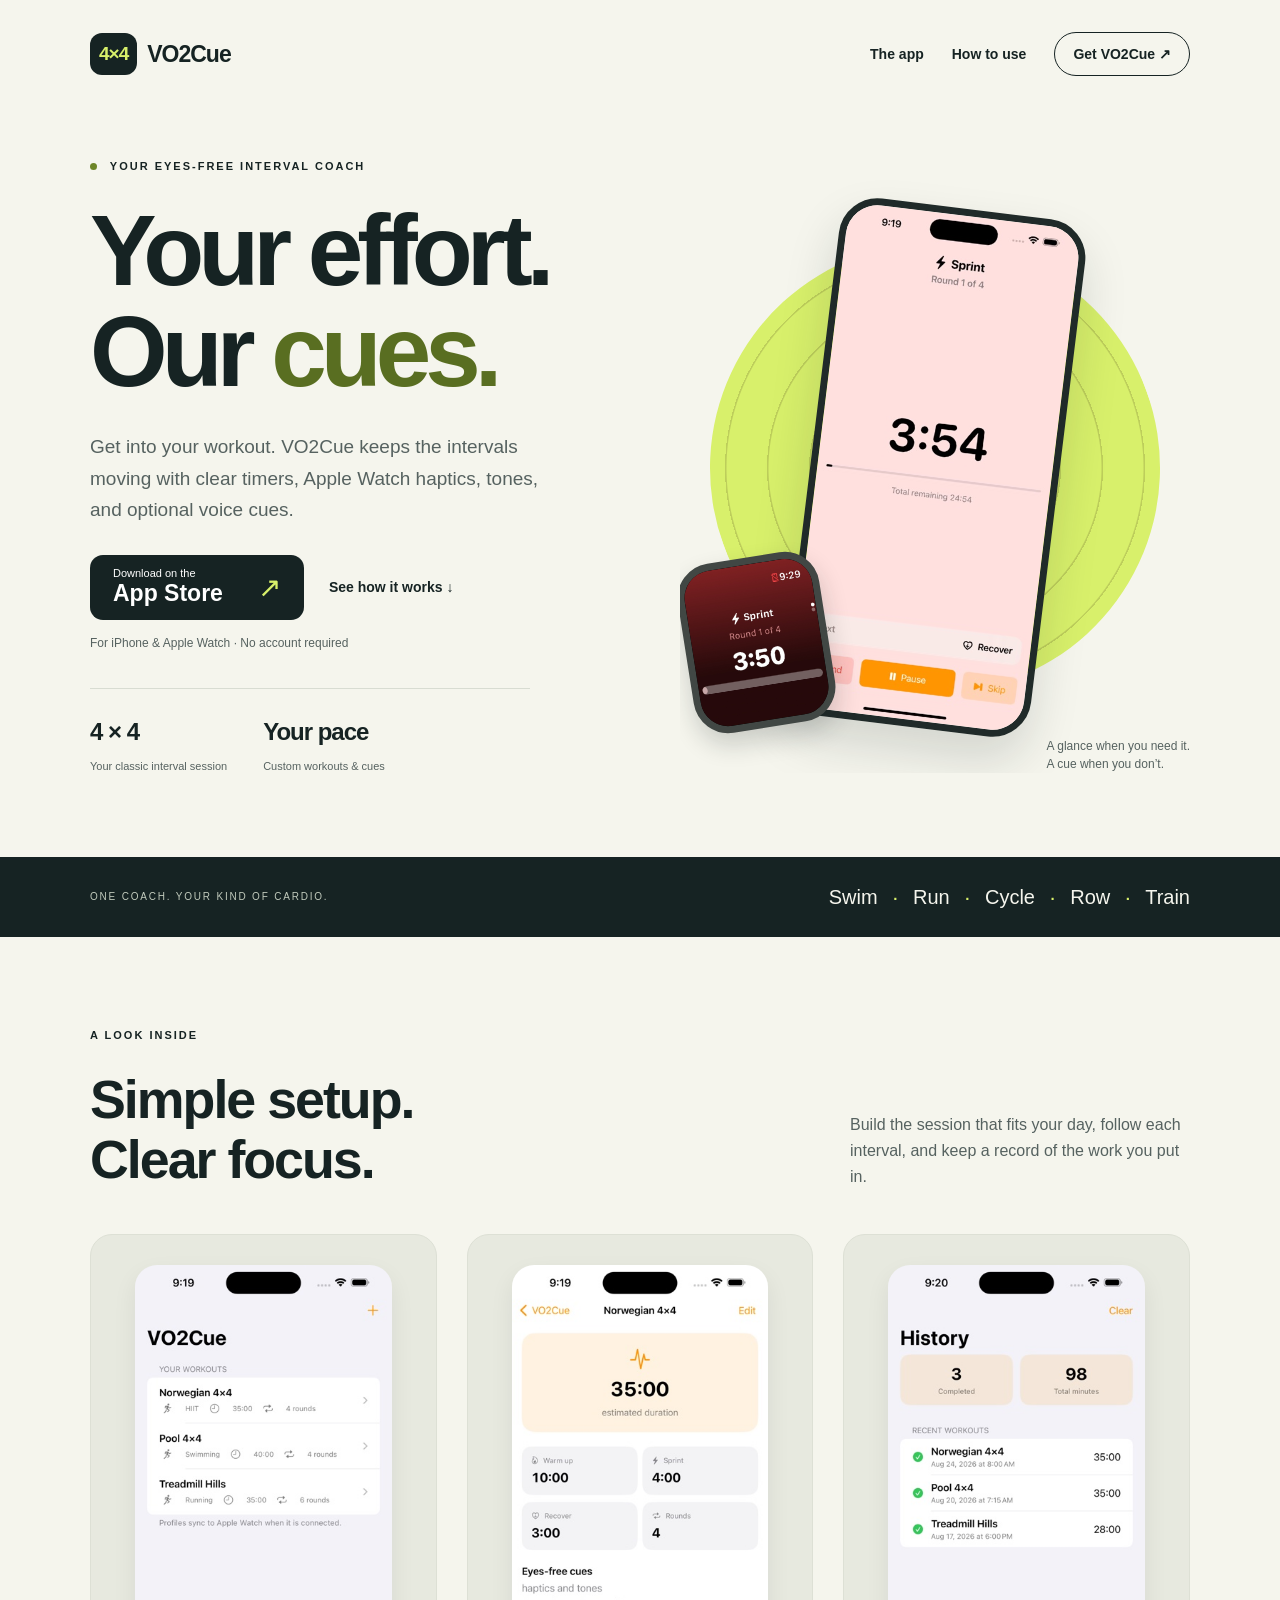
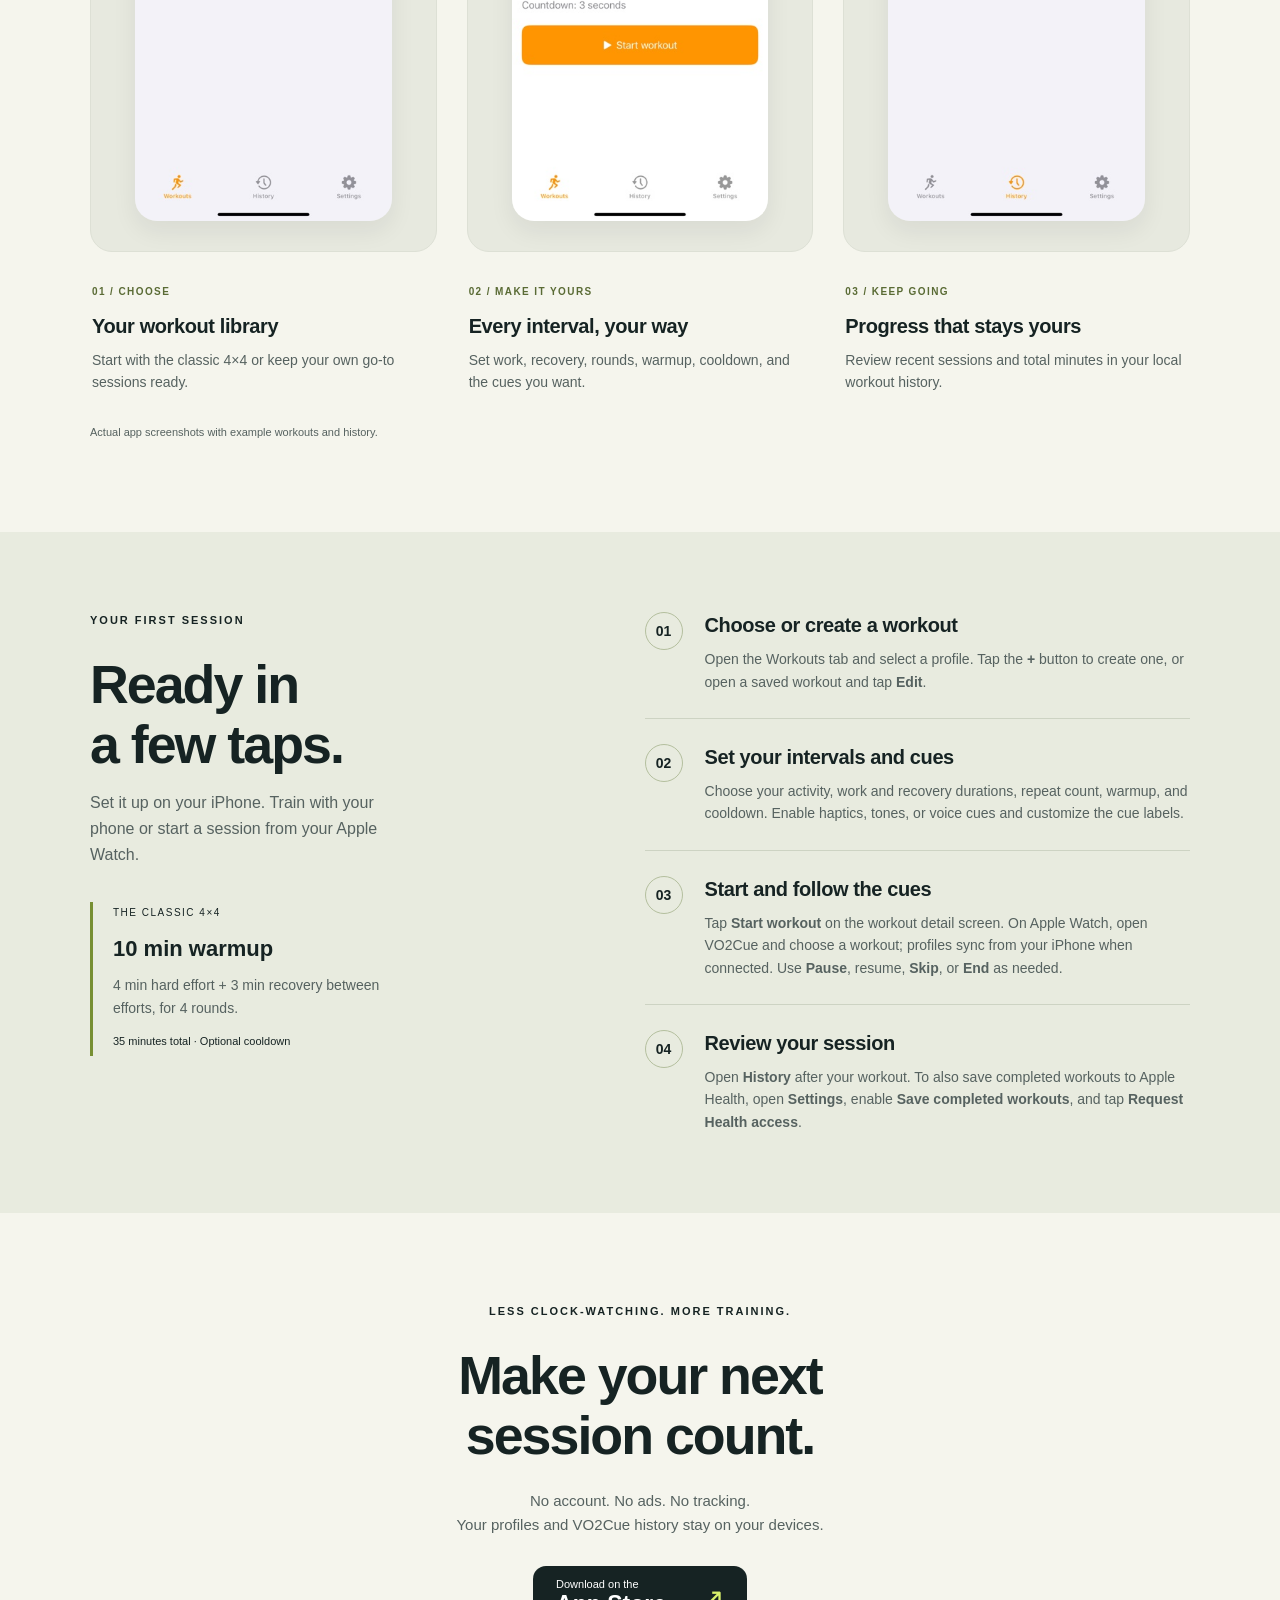
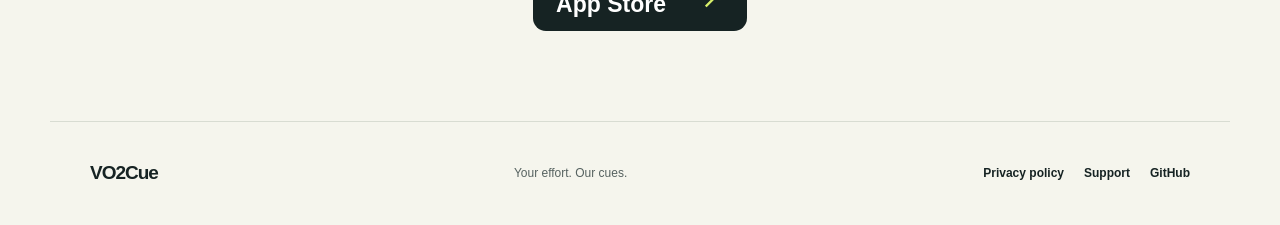
==== docs/demo/index.html @ bf37a53e "Add public app demo and quick-start guide" ====
<!doctype html>
<html lang="en">
<head>
  <meta charset="utf-8">
  <meta name="viewport" content="width=device-width, initial-scale=1">
  <meta name="description" content="Meet VO2Cue: an eyes-free interval coach for iPhone and Apple Watch. Explore real app screenshots and learn how to start your first 4×4 workout.">
  <meta name="theme-color" content="#101a1b">
  <meta property="og:title" content="VO2Cue · Your effort. Our cues.">
  <meta property="og:description" content="A closer look at your eyes-free 4×4 interval coach for iPhone and Apple Watch.">
  <meta property="og:type" content="website">
  <meta property="og:url" content="https://greggroll.github.io/vo2cue/demo/">
  <title>VO2Cue · App demo & quick start</title>
  <link rel="stylesheet" href="demo.css">
</head>
<body>
<a class="skip" href="#main">Skip to content</a>
<header class="header wrap">
  <a class="brand" href="./" aria-label="VO2Cue demo home"><span class="mark" aria-hidden="true">4×4</span> VO2Cue</a>
  <nav aria-label="Main navigation"><a href="#screenshots">The app</a><a href="#how-to">How to use</a><a class="nav-download" href="https://apps.apple.com/us/app/vo2cue/id6804899072">Get VO2Cue <span aria-hidden="true">↗</span></a></nav>
</header>
<main id="main">
  <section class="hero wrap">
    <div class="hero-copy">
      <p class="eyebrow"><span class="dot"></span> YOUR EYES-FREE INTERVAL COACH</p>
      <h1>Your effort.<br>Our <em>cues.</em></h1>
      <p class="intro">Get into your workout. VO2Cue keeps the intervals moving with clear timers, Apple Watch haptics, tones, and optional voice cues.</p>
      <div class="actions"><a class="button" href="https://apps.apple.com/us/app/vo2cue/id6804899072"><span>Download on the<br><strong>App Store</strong></span><span class="arrow" aria-hidden="true">↗</span></a><a class="text-link" href="#how-to">See how it works <span aria-hidden="true">↓</span></a></div>
      <p class="small">For iPhone & Apple Watch · No account required</p>
      <div class="hero-facts"><div><strong>4 × 4</strong><span>Your classic interval session</span></div><div><strong>Your pace</strong><span>Custom workouts & cues</span></div></div>
    </div>
    <div class="hero-art">
      <div class="orbit" aria-hidden="true"></div>
      <div class="phone"><img src="assets/timer.jpg" width="360" height="780" alt="VO2Cue live timer showing Sprint, round 1 of 4, 3 minutes 54 seconds remaining, and End, Pause, and Skip controls." fetchpriority="high"></div>
      <div class="watch"><img src="assets/watch.jpg" width="422" height="514" alt="The live interval timer in VO2Cue on Apple Watch."></div>
      <span class="art-note">A glance when you need it.<br>A cue when you don’t.</span>
    </div>
  </section>
  <div class="activity-strip"><div class="wrap"><span>ONE COACH. YOUR KIND OF CARDIO.</span><p>Swim <b>·</b> Run <b>·</b> Cycle <b>·</b> Row <b>·</b> Train</p></div></div>
  <section class="section wrap" id="screenshots">
    <div class="section-heading"><div><p class="eyebrow">A LOOK INSIDE</p><h2>Simple setup.<br>Clear focus.</h2></div><p>Build the session that fits your day, follow each interval, and keep a record of the work you put in.</p></div>
    <div class="gallery">
      <figure><div class="screen"><img src="assets/workouts.jpg" width="360" height="780" alt="VO2Cue workout library with saved interval profiles." loading="lazy"></div><figcaption><span>01 / CHOOSE</span><h3>Your workout library</h3><p>Start with the classic 4×4 or keep your own go-to sessions ready.</p></figcaption></figure>
      <figure><div class="screen"><img src="assets/profile.jpg" width="360" height="780" alt="VO2Cue workout profile with duration, interval settings, and cues." loading="lazy"></div><figcaption><span>02 / MAKE IT YOURS</span><h3>Every interval, your way</h3><p>Set work, recovery, rounds, warmup, cooldown, and the cues you want.</p></figcaption></figure>
      <figure><div class="screen"><img src="assets/history.jpg" width="360" height="780" alt="VO2Cue History screen with workout totals and recent sessions." loading="lazy"></div><figcaption><span>03 / KEEP GOING</span><h3>Progress that stays yours</h3><p>Review recent sessions and total minutes in your local workout history.</p></figcaption></figure>
    </div>
    <p class="caption">Actual app screenshots with example workouts and history.</p>
  </section>
  <section class="guide" id="how-to"><div class="wrap guide-grid">
    <div><p class="eyebrow">YOUR FIRST SESSION</p><h2>Ready in<br>a few taps.</h2><p class="guide-intro">Set it up on your iPhone. Train with your phone or start a session from your Apple Watch.</p><div class="recipe"><span>THE CLASSIC 4×4</span><strong>10 min warmup</strong><p>4 min hard effort + 3 min recovery between efforts, for 4 rounds.</p><small>35 minutes total · Optional cooldown</small></div></div>
    <ol class="steps">
      <li><h3>Choose or create a workout</h3><p>Open the Workouts tab and select a profile. Tap the <strong>+</strong> button to create one, or open a saved workout and tap <strong>Edit</strong>.</p></li>
      <li><h3>Set your intervals and cues</h3><p>Choose your activity, work and recovery durations, repeat count, warmup, and cooldown. Enable haptics, tones, or voice cues and customize the cue labels.</p></li>
      <li><h3>Start and follow the cues</h3><p>Tap <strong>Start workout</strong> on the workout detail screen. On Apple Watch, open VO2Cue and choose a workout; profiles sync from your iPhone when connected. Use <strong>Pause</strong>, resume, <strong>Skip</strong>, or <strong>End</strong> as needed.</p></li>
      <li><h3>Review your session</h3><p>Open <strong>History</strong> after your workout. To also save completed workouts to Apple Health, open <strong>Settings</strong>, enable <strong>Save completed workouts</strong>, and tap <strong>Request Health access</strong>.</p></li>
    </ol>
  </div></section>
  <section class="closing wrap"><p class="eyebrow">LESS CLOCK-WATCHING. MORE TRAINING.</p><h2>Make your next<br>session count.</h2><p>No account. No ads. No tracking.<br>Your profiles and VO2Cue history stay on your devices.</p><a class="button" href="https://apps.apple.com/us/app/vo2cue/id6804899072"><span>Download on the<br><strong>App Store</strong></span><span class="arrow" aria-hidden="true">↗</span></a></section>
</main>
<footer class="wrap"><a class="brand" href="./">VO2Cue</a><p>Your effort. Our cues.</p><nav aria-label="Footer"><a href="../">Privacy policy</a><a href="https://github.com/GreggRoll/vo2cue/issues">Support</a><a href="https://github.com/GreggRoll/vo2cue">GitHub</a></nav></footer>
</body>
</html>
---- docs/demo/demo.css ----
:root{color-scheme:light;--ink:#162323;--muted:#566260;--paper:#f5f5ed;--accent:#d8f06b;--line:#d8dcd2}*{box-sizing:border-box}html{scroll-behavior:smooth;scroll-padding-top:24px}body{margin:0;background:var(--paper);color:var(--ink);font-family:-apple-system,BlinkMacSystemFont,"Segoe UI",sans-serif;line-height:1.6}a{color:inherit;text-decoration:none}a:hover{text-decoration:underline}a:focus-visible{outline:3px solid #4c6c08;outline-offset:6px}img{display:block;max-width:100%;height:auto}.wrap{max-width:1180px;margin:auto;padding-left:40px;padding-right:40px}.skip{position:absolute;left:16px;top:-100px;background:white;padding:12px;z-index:5}.skip:focus{top:16px}.header{display:flex;justify-content:space-between;align-items:center;min-height:108px;gap:24px}.brand{display:flex;align-items:center;gap:10px;font-size:23px;font-weight:750;letter-spacing:-1px}.mark{background:var(--ink);color:var(--accent);padding:6px 9px;border-radius:12px;font-size:19px;letter-spacing:-1px}nav{display:flex;align-items:center;gap:28px;font-size:14px;font-weight:600}.nav-download{border:1px solid var(--ink);padding:10px 18px;border-radius:30px}.hero{display:grid;grid-template-columns:1.1fr 1fr;gap:30px;align-items:center;padding-top:50px;padding-bottom:80px}.eyebrow{font-size:11px;letter-spacing:2px;font-weight:750;margin:0 0 24px}.dot{display:inline-block;height:7px;width:7px;border-radius:50%;background:#6d8528;margin-right:8px}h1{font-size:clamp(62px,7.8vw,100px);line-height:1.02;letter-spacing:-6px;margin:0 0 28px;font-weight:750}h1 em{font-style:normal;color:#596e21}.intro{font-size:19px;max-width:455px;line-height:1.65;color:var(--muted)}.actions{display:flex;align-items:center;gap:25px;margin:30px 0 14px}.button{display:inline-flex;align-items:center;gap:35px;background:var(--ink);color:white;padding:12px 23px;border-radius:13px;line-height:1.2;font-size:11px;text-align:left}.button:hover{background:#30433a;text-decoration:none}.button strong{font-size:23px;font-weight:600}.arrow{font-size:28px;color:var(--accent)}.text-link{font-size:14px;font-weight:650}.small{font-size:12px;color:var(--muted)}.hero-facts{display:flex;gap:36px;border-top:1px solid var(--line);padding-top:24px;margin-top:35px;max-width:440px}.hero-facts strong{display:block;font-size:24px;letter-spacing:-1px}.hero-facts span{font-size:11px;color:var(--muted)}.hero-art{position:relative;min-height:610px;display:flex;align-items:center;justify-content:center}.orbit{position:absolute;width:450px;height:450px;border-radius:50%;background:var(--accent);max-width:100%;transform:rotate(-20deg);background:repeating-radial-gradient(ellipse at center,transparent 0 40px,#bdce5b 41px 42px),var(--accent)}.phone{position:relative;width:248px;border:7px solid #202a29;border-radius:39px;overflow:hidden;transform:rotate(7deg);box-shadow:0 24px 48px #17212026}.watch{position:absolute;bottom:45px;left:5px;width:143px;border:7px solid #414744;border-radius:35px;background:#000;overflow:hidden;transform:rotate(-9deg);box-shadow:0 12px 25px #17212030}.art-note{position:absolute;right:0;bottom:0;font-size:12px;line-height:1.5;color:var(--muted)}.activity-strip{background:var(--ink);color:var(--paper);padding:24px 0}.activity-strip .wrap{display:flex;align-items:center;justify-content:space-between;gap:24px}.activity-strip span{font-size:10px;letter-spacing:1.8px;color:#c1cabc}.activity-strip p{margin:0;font-size:20px;word-spacing:10px}.activity-strip b{color:var(--accent);font-size:15px}.section{padding-top:90px;padding-bottom:80px}.section-heading{display:flex;justify-content:space-between;align-items:end;gap:40px;margin-bottom:45px}h2{font-size:clamp(36px,4.2vw,54px);line-height:1.12;letter-spacing:-2px;margin:0}.section-heading>p{max-width:340px;color:var(--muted);font-size:16px;margin:0}.gallery{display:grid;grid-template-columns:repeat(3,1fr);gap:30px}figure{margin:0}.screen{background:#e7e9df;border:1px solid #dde0d5;border-radius:22px;padding:30px 44px;overflow:hidden}.screen img{border-radius:22px;box-shadow:0 10px 24px #18232612}figcaption{padding:25px 2px 0}figcaption span{font-size:10px;font-weight:700;letter-spacing:1.4px;color:#5a6b35}h3{font-size:20px;line-height:1.3;letter-spacing:-.4px;margin:10px 0}figcaption p{color:var(--muted);font-size:14px;margin:0}.caption{font-size:11px;color:var(--muted);margin-top:30px}.guide{background:#e8ebdf;padding:80px 0}.guide-grid{display:grid;grid-template-columns:1fr 1.2fr;gap:100px}.guide-intro{max-width:310px;color:var(--muted)}.recipe{border-left:3px solid #778f33;padding:3px 0 3px 20px;margin-top:35px;max-width:300px}.recipe span{display:block;font-size:10px;letter-spacing:1.5px;margin-bottom:10px}.recipe strong{font-size:22px}.recipe p{font-size:14px;color:var(--muted);margin:8px 0}.recipe small{font-size:11px}.steps{list-style:none;counter-reset:step;margin:0;padding:0}.steps li{counter-increment:step;position:relative;padding:0 0 25px 60px;margin-bottom:25px;border-bottom:1px solid #cdd3c3}.steps li:last-child{margin-bottom:0;padding-bottom:0;border:0}.steps li:before{content:counter(step,decimal-leading-zero);position:absolute;left:0;top:0;font-size:14px;font-weight:650;display:grid;place-items:center;width:36px;height:36px;border:1px solid #b4bf9e;border-radius:50%}.steps h3{margin-top:0}.steps p{font-size:14px;color:var(--muted);margin:10px 0 0}.closing{text-align:center;padding-top:90px;padding-bottom:90px}.closing p:not(.eyebrow){color:var(--muted);font-size:15px;margin:24px 0}.closing .button{margin-top:5px}footer{display:flex;justify-content:space-between;align-items:center;gap:24px;border-top:1px solid var(--line);padding-top:30px;padding-bottom:30px}footer .brand{font-size:19px}footer p{font-size:12px;color:var(--muted)}footer nav{font-size:12px;gap:20px}@media(max-width:900px){.hero{gap:15px}h1{letter-spacing:-4px}.hero-art{min-height:550px}.phone{width:220px}.watch{width:125px;left:-5px}.screen{padding:24px}.guide-grid{gap:50px}.actions{gap:15px}.activity-strip p{font-size:17px;word-spacing:4px}}@media(max-width:650px){.wrap{padding-left:24px;padding-right:24px}.header{min-height:88px;gap:14px}.brand{font-size:20px}nav{gap:16px;font-size:12px}.header nav>a:first-child{display:none}.nav-download{padding:8px 12px}.hero{grid-template-columns:1fr;padding-top:30px;padding-bottom:40px;gap:20px}h1{font-size:70px}.intro{font-size:17px}.hero-art{min-height:545px;max-width:360px;width:100%;margin:auto}.phone{width:215px}.watch{left:16px;bottom:30px}.orbit{width:320px;height:320px}.art-note{right:0;bottom:8px;font-size:11px}.hero-facts{margin-top:26px}.activity-strip .wrap{flex-direction:column;gap:8px;align-items:flex-start}.section{padding-top:60px;padding-bottom:55px}.section-heading{display:block;margin-bottom:30px}.section-heading>p{margin-top:22px;max-width:100%}.gallery{gap:40px;grid-template-columns:1fr}.gallery figure{display:grid;grid-template-columns:1fr 1fr;gap:20px;align-items:center}.screen{padding:15px;border-radius:16px}.screen img{border-radius:12px}figcaption{padding:0}h3{font-size:18px}figcaption p{font-size:13px}figcaption span{font-size:9px;letter-spacing:1px}.guide{padding:55px 0}.guide-grid{grid-template-columns:1fr;gap:40px}.guide-intro{max-width:100%}.recipe{max-width:100%}.steps li{padding-left:50px}.closing{padding-top:60px;padding-bottom:60px}footer{flex-wrap:wrap;gap:10px}footer p{margin:0}footer nav{width:100%;margin-top:10px}.eyebrow{letter-spacing:1.5px;font-size:10px}}@media(prefers-reduced-motion:reduce){html{scroll-behavior:auto}}
/* Keep decorative art within small screens and download labels on one line. */
.hero-art{overflow:hidden}.button{flex-shrink:0}.button strong,.nav-download{white-space:nowrap}@media(max-width:650px){.header nav{gap:10px}.header nav>a[href="#how-to"]{display:none}.actions{flex-wrap:wrap}.button{gap:25px}.orbit{transform:none}}
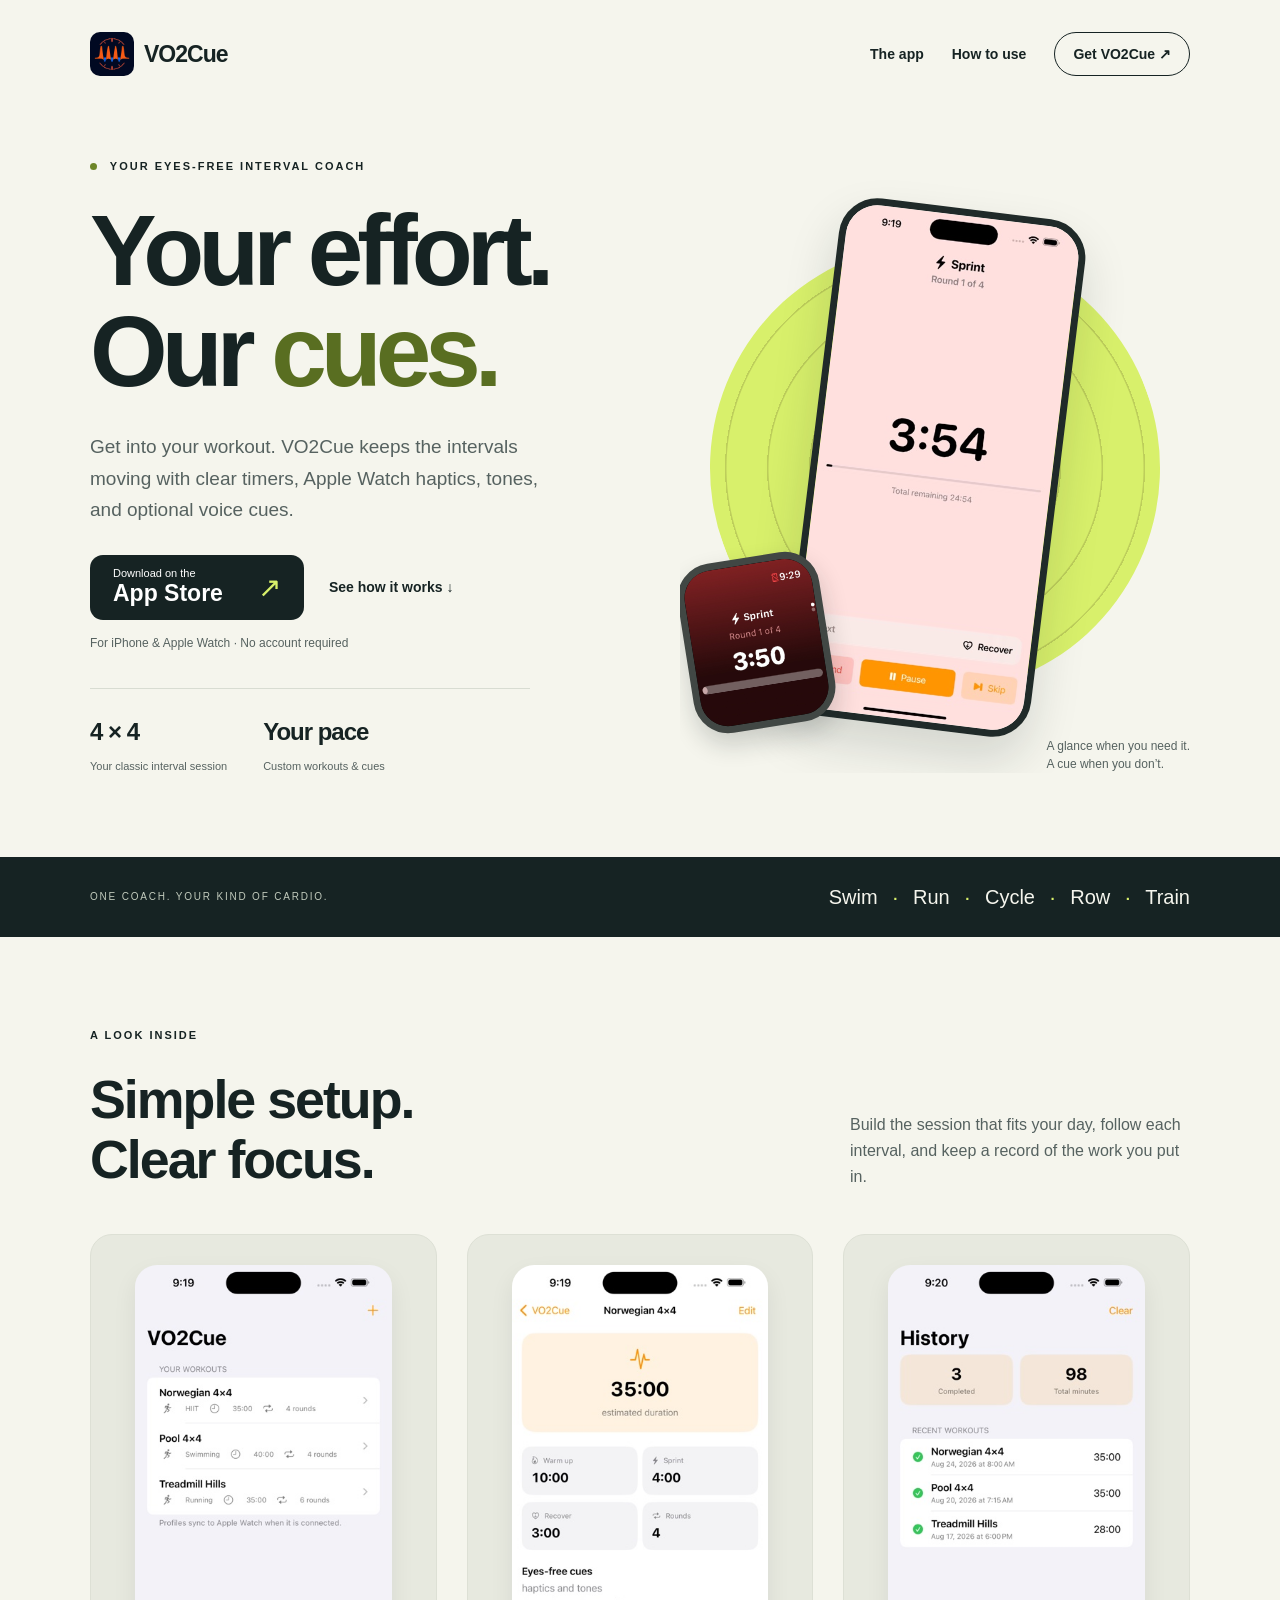
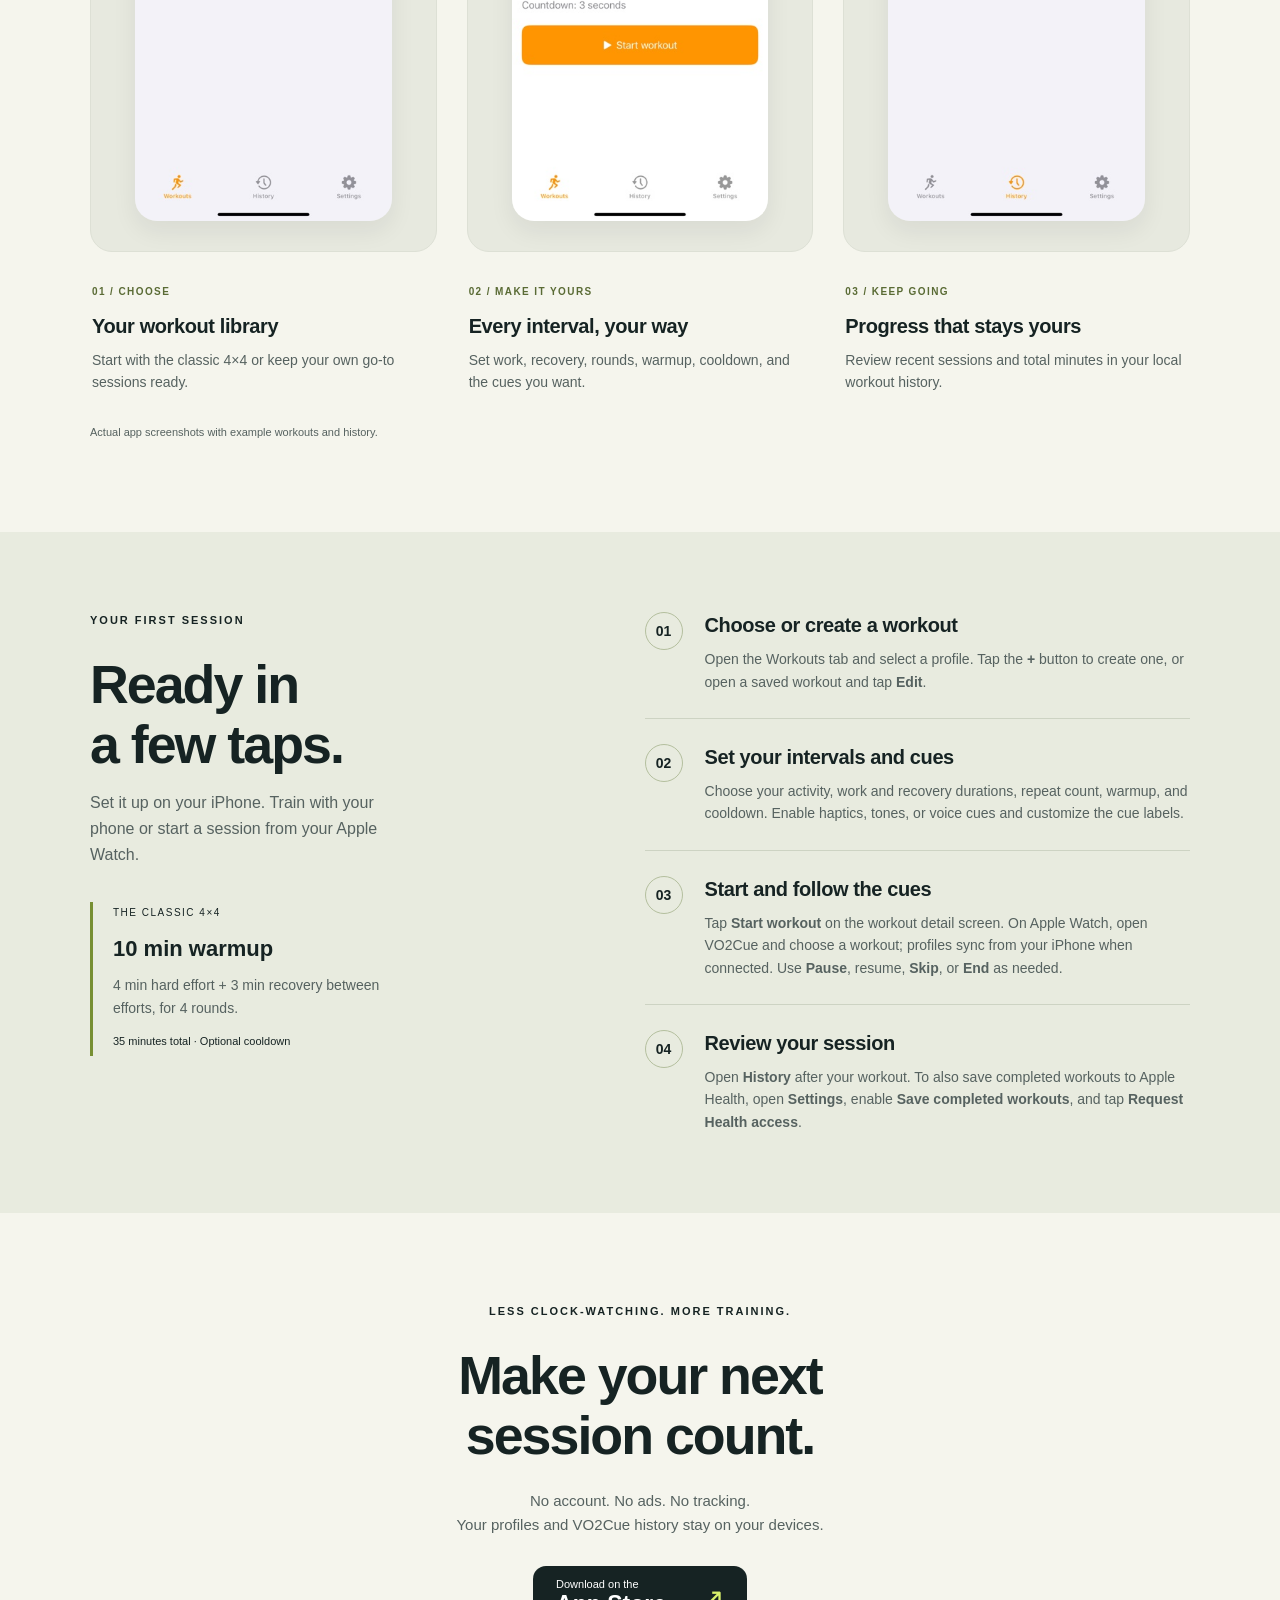
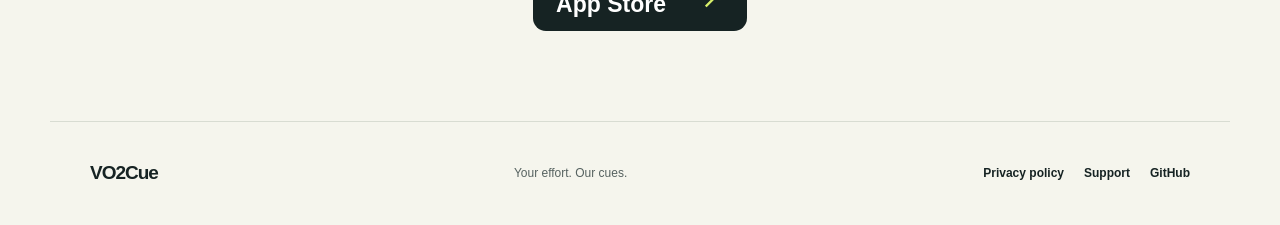
==== commit 2f88971a: "Use actual app icon across GitHub Pages" ====
--- a/docs/demo/index.html
+++ b/docs/demo/index.html
@@ -9,13 +9,15 @@
   <meta property="og:description" content="A closer look at your eyes-free 4×4 interval coach for iPhone and Apple Watch.">
   <meta property="og:type" content="website">
   <meta property="og:url" content="https://greggroll.github.io/vo2cue/demo/">
+  <link rel="icon" type="image/png" href="../assets/app-icon.png">
+  <link rel="apple-touch-icon" href="../assets/app-icon.png">
   <title>VO2Cue · App demo & quick start</title>
   <link rel="stylesheet" href="demo.css">
 </head>
 <body>
 <a class="skip" href="#main">Skip to content</a>
 <header class="header wrap">
-  <a class="brand" href="./" aria-label="VO2Cue demo home"><span class="mark" aria-hidden="true">4×4</span> VO2Cue</a>
+  <a class="brand" href="./" aria-label="VO2Cue demo home"><img class="app-icon" src="../assets/app-icon.png" width="44" height="44" alt=""> VO2Cue</a>
   <nav aria-label="Main navigation"><a href="#screenshots">The app</a><a href="#how-to">How to use</a><a class="nav-download" href="https://apps.apple.com/us/app/vo2cue/id6804899072">Get VO2Cue <span aria-hidden="true">↗</span></a></nav>
 </header>
 <main id="main">
--- a/docs/demo/demo.css
+++ b/docs/demo/demo.css
@@ -1,3 +1,5 @@
 :root{color-scheme:light;--ink:#162323;--muted:#566260;--paper:#f5f5ed;--accent:#d8f06b;--line:#d8dcd2}*{box-sizing:border-box}html{scroll-behavior:smooth;scroll-padding-top:24px}body{margin:0;background:var(--paper);color:var(--ink);font-family:-apple-system,BlinkMacSystemFont,"Segoe UI",sans-serif;line-height:1.6}a{color:inherit;text-decoration:none}a:hover{text-decoration:underline}a:focus-visible{outline:3px solid #4c6c08;outline-offset:6px}img{display:block;max-width:100%;height:auto}.wrap{max-width:1180px;margin:auto;padding-left:40px;padding-right:40px}.skip{position:absolute;left:16px;top:-100px;background:white;padding:12px;z-index:5}.skip:focus{top:16px}.header{display:flex;justify-content:space-between;align-items:center;min-height:108px;gap:24px}.brand{display:flex;align-items:center;gap:10px;font-size:23px;font-weight:750;letter-spacing:-1px}.mark{background:var(--ink);color:var(--accent);padding:6px 9px;border-radius:12px;font-size:19px;letter-spacing:-1px}nav{display:flex;align-items:center;gap:28px;font-size:14px;font-weight:600}.nav-download{border:1px solid var(--ink);padding:10px 18px;border-radius:30px}.hero{display:grid;grid-template-columns:1.1fr 1fr;gap:30px;align-items:center;padding-top:50px;padding-bottom:80px}.eyebrow{font-size:11px;letter-spacing:2px;font-weight:750;margin:0 0 24px}.dot{display:inline-block;height:7px;width:7px;border-radius:50%;background:#6d8528;margin-right:8px}h1{font-size:clamp(62px,7.8vw,100px);line-height:1.02;letter-spacing:-6px;margin:0 0 28px;font-weight:750}h1 em{font-style:normal;color:#596e21}.intro{font-size:19px;max-width:455px;line-height:1.65;color:var(--muted)}.actions{display:flex;align-items:center;gap:25px;margin:30px 0 14px}.button{display:inline-flex;align-items:center;gap:35px;background:var(--ink);color:white;padding:12px 23px;border-radius:13px;line-height:1.2;font-size:11px;text-align:left}.button:hover{background:#30433a;text-decoration:none}.button strong{font-size:23px;font-weight:600}.arrow{font-size:28px;color:var(--accent)}.text-link{font-size:14px;font-weight:650}.small{font-size:12px;color:var(--muted)}.hero-facts{display:flex;gap:36px;border-top:1px solid var(--line);padding-top:24px;margin-top:35px;max-width:440px}.hero-facts strong{display:block;font-size:24px;letter-spacing:-1px}.hero-facts span{font-size:11px;color:var(--muted)}.hero-art{position:relative;min-height:610px;display:flex;align-items:center;justify-content:center}.orbit{position:absolute;width:450px;height:450px;border-radius:50%;background:var(--accent);max-width:100%;transform:rotate(-20deg);background:repeating-radial-gradient(ellipse at center,transparent 0 40px,#bdce5b 41px 42px),var(--accent)}.phone{position:relative;width:248px;border:7px solid #202a29;border-radius:39px;overflow:hidden;transform:rotate(7deg);box-shadow:0 24px 48px #17212026}.watch{position:absolute;bottom:45px;left:5px;width:143px;border:7px solid #414744;border-radius:35px;background:#000;overflow:hidden;transform:rotate(-9deg);box-shadow:0 12px 25px #17212030}.art-note{position:absolute;right:0;bottom:0;font-size:12px;line-height:1.5;color:var(--muted)}.activity-strip{background:var(--ink);color:var(--paper);padding:24px 0}.activity-strip .wrap{display:flex;align-items:center;justify-content:space-between;gap:24px}.activity-strip span{font-size:10px;letter-spacing:1.8px;color:#c1cabc}.activity-strip p{margin:0;font-size:20px;word-spacing:10px}.activity-strip b{color:var(--accent);font-size:15px}.section{padding-top:90px;padding-bottom:80px}.section-heading{display:flex;justify-content:space-between;align-items:end;gap:40px;margin-bottom:45px}h2{font-size:clamp(36px,4.2vw,54px);line-height:1.12;letter-spacing:-2px;margin:0}.section-heading>p{max-width:340px;color:var(--muted);font-size:16px;margin:0}.gallery{display:grid;grid-template-columns:repeat(3,1fr);gap:30px}figure{margin:0}.screen{background:#e7e9df;border:1px solid #dde0d5;border-radius:22px;padding:30px 44px;overflow:hidden}.screen img{border-radius:22px;box-shadow:0 10px 24px #18232612}figcaption{padding:25px 2px 0}figcaption span{font-size:10px;font-weight:700;letter-spacing:1.4px;color:#5a6b35}h3{font-size:20px;line-height:1.3;letter-spacing:-.4px;margin:10px 0}figcaption p{color:var(--muted);font-size:14px;margin:0}.caption{font-size:11px;color:var(--muted);margin-top:30px}.guide{background:#e8ebdf;padding:80px 0}.guide-grid{display:grid;grid-template-columns:1fr 1.2fr;gap:100px}.guide-intro{max-width:310px;color:var(--muted)}.recipe{border-left:3px solid #778f33;padding:3px 0 3px 20px;margin-top:35px;max-width:300px}.recipe span{display:block;font-size:10px;letter-spacing:1.5px;margin-bottom:10px}.recipe strong{font-size:22px}.recipe p{font-size:14px;color:var(--muted);margin:8px 0}.recipe small{font-size:11px}.steps{list-style:none;counter-reset:step;margin:0;padding:0}.steps li{counter-increment:step;position:relative;padding:0 0 25px 60px;margin-bottom:25px;border-bottom:1px solid #cdd3c3}.steps li:last-child{margin-bottom:0;padding-bottom:0;border:0}.steps li:before{content:counter(step,decimal-leading-zero);position:absolute;left:0;top:0;font-size:14px;font-weight:650;display:grid;place-items:center;width:36px;height:36px;border:1px solid #b4bf9e;border-radius:50%}.steps h3{margin-top:0}.steps p{font-size:14px;color:var(--muted);margin:10px 0 0}.closing{text-align:center;padding-top:90px;padding-bottom:90px}.closing p:not(.eyebrow){color:var(--muted);font-size:15px;margin:24px 0}.closing .button{margin-top:5px}footer{display:flex;justify-content:space-between;align-items:center;gap:24px;border-top:1px solid var(--line);padding-top:30px;padding-bottom:30px}footer .brand{font-size:19px}footer p{font-size:12px;color:var(--muted)}footer nav{font-size:12px;gap:20px}@media(max-width:900px){.hero{gap:15px}h1{letter-spacing:-4px}.hero-art{min-height:550px}.phone{width:220px}.watch{width:125px;left:-5px}.screen{padding:24px}.guide-grid{gap:50px}.actions{gap:15px}.activity-strip p{font-size:17px;word-spacing:4px}}@media(max-width:650px){.wrap{padding-left:24px;padding-right:24px}.header{min-height:88px;gap:14px}.brand{font-size:20px}nav{gap:16px;font-size:12px}.header nav>a:first-child{display:none}.nav-download{padding:8px 12px}.hero{grid-template-columns:1fr;padding-top:30px;padding-bottom:40px;gap:20px}h1{font-size:70px}.intro{font-size:17px}.hero-art{min-height:545px;max-width:360px;width:100%;margin:auto}.phone{width:215px}.watch{left:16px;bottom:30px}.orbit{width:320px;height:320px}.art-note{right:0;bottom:8px;font-size:11px}.hero-facts{margin-top:26px}.activity-strip .wrap{flex-direction:column;gap:8px;align-items:flex-start}.section{padding-top:60px;padding-bottom:55px}.section-heading{display:block;margin-bottom:30px}.section-heading>p{margin-top:22px;max-width:100%}.gallery{gap:40px;grid-template-columns:1fr}.gallery figure{display:grid;grid-template-columns:1fr 1fr;gap:20px;align-items:center}.screen{padding:15px;border-radius:16px}.screen img{border-radius:12px}figcaption{padding:0}h3{font-size:18px}figcaption p{font-size:13px}figcaption span{font-size:9px;letter-spacing:1px}.guide{padding:55px 0}.guide-grid{grid-template-columns:1fr;gap:40px}.guide-intro{max-width:100%}.recipe{max-width:100%}.steps li{padding-left:50px}.closing{padding-top:60px;padding-bottom:60px}footer{flex-wrap:wrap;gap:10px}footer p{margin:0}footer nav{width:100%;margin-top:10px}.eyebrow{letter-spacing:1.5px;font-size:10px}}@media(prefers-reduced-motion:reduce){html{scroll-behavior:auto}}
 /* Keep decorative art within small screens and download labels on one line. */
 .hero-art{overflow:hidden}.button{flex-shrink:0}.button strong,.nav-download{white-space:nowrap}@media(max-width:650px){.header nav{gap:10px}.header nav>a[href="#how-to"]{display:none}.actions{flex-wrap:wrap}.button{gap:25px}.orbit{transform:none}}
+
+.app-icon{display:block;width:44px;height:44px;flex-shrink:0;border-radius:10px}
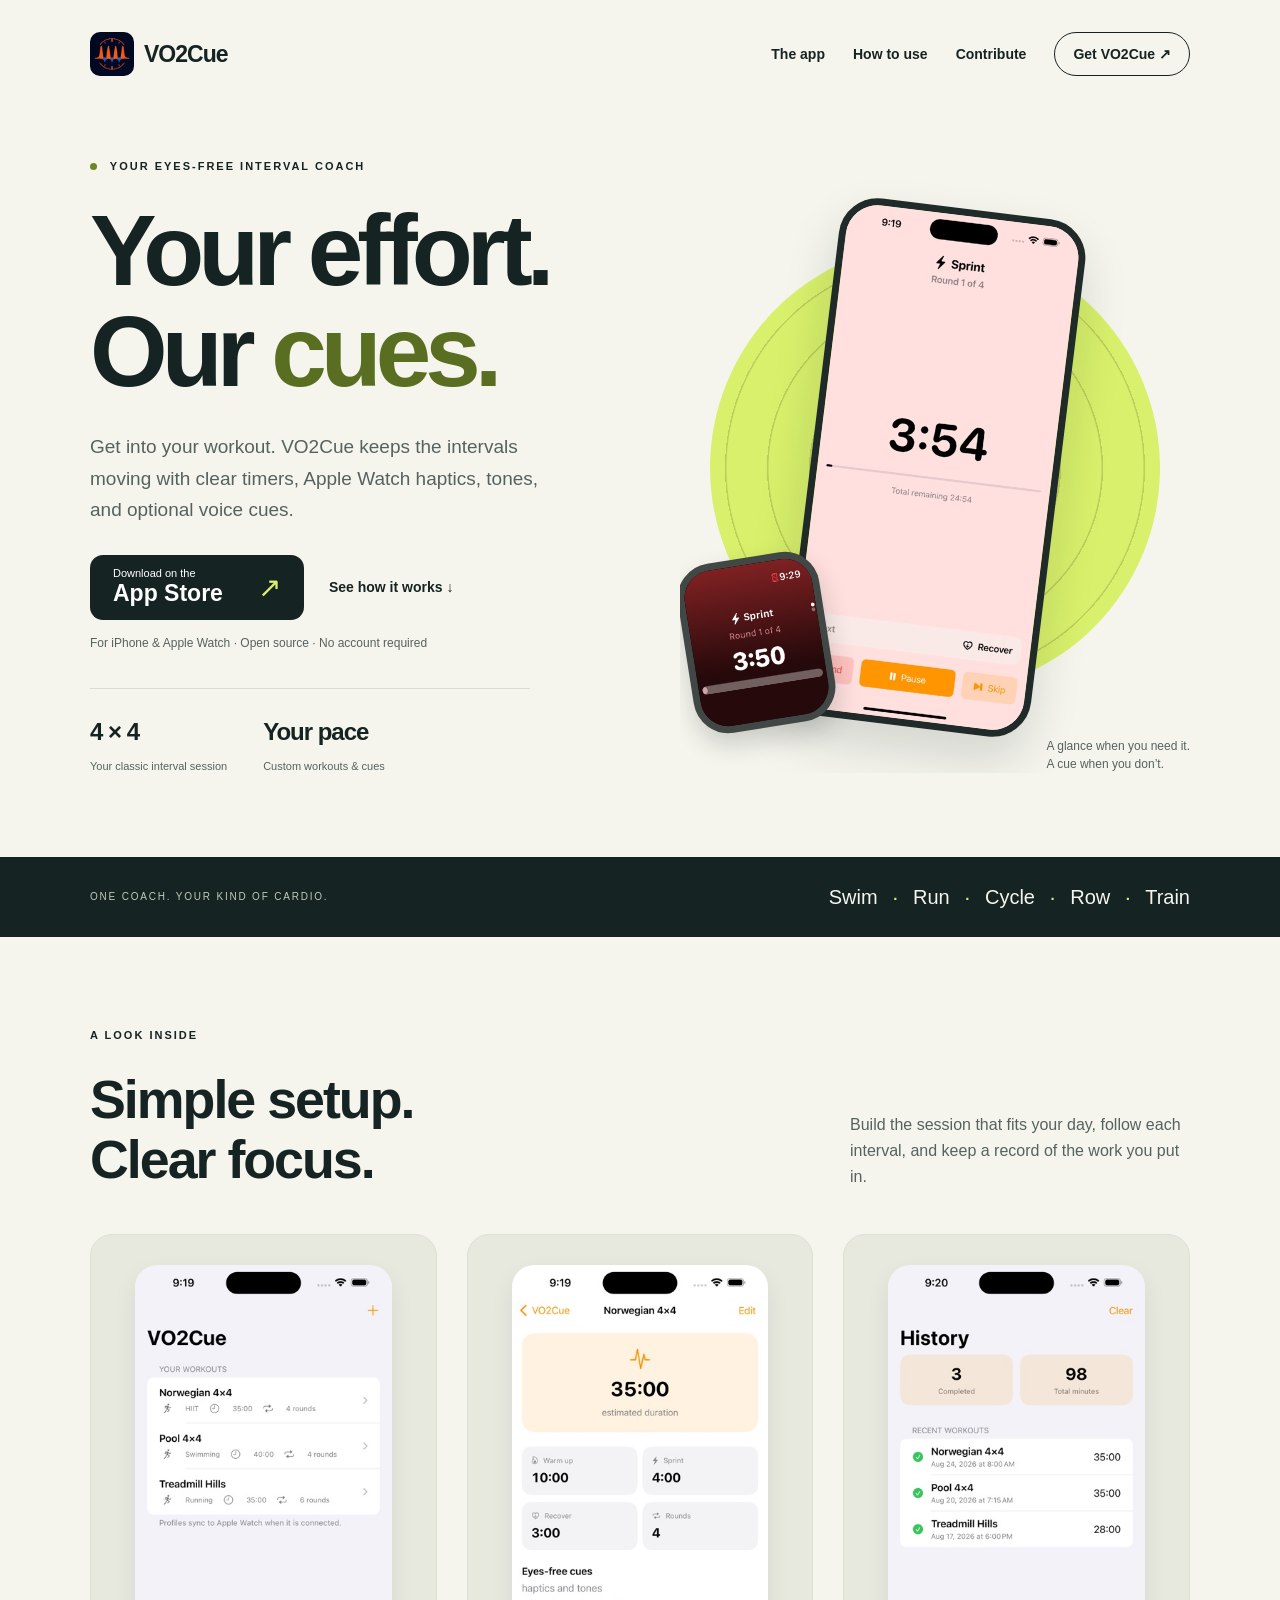
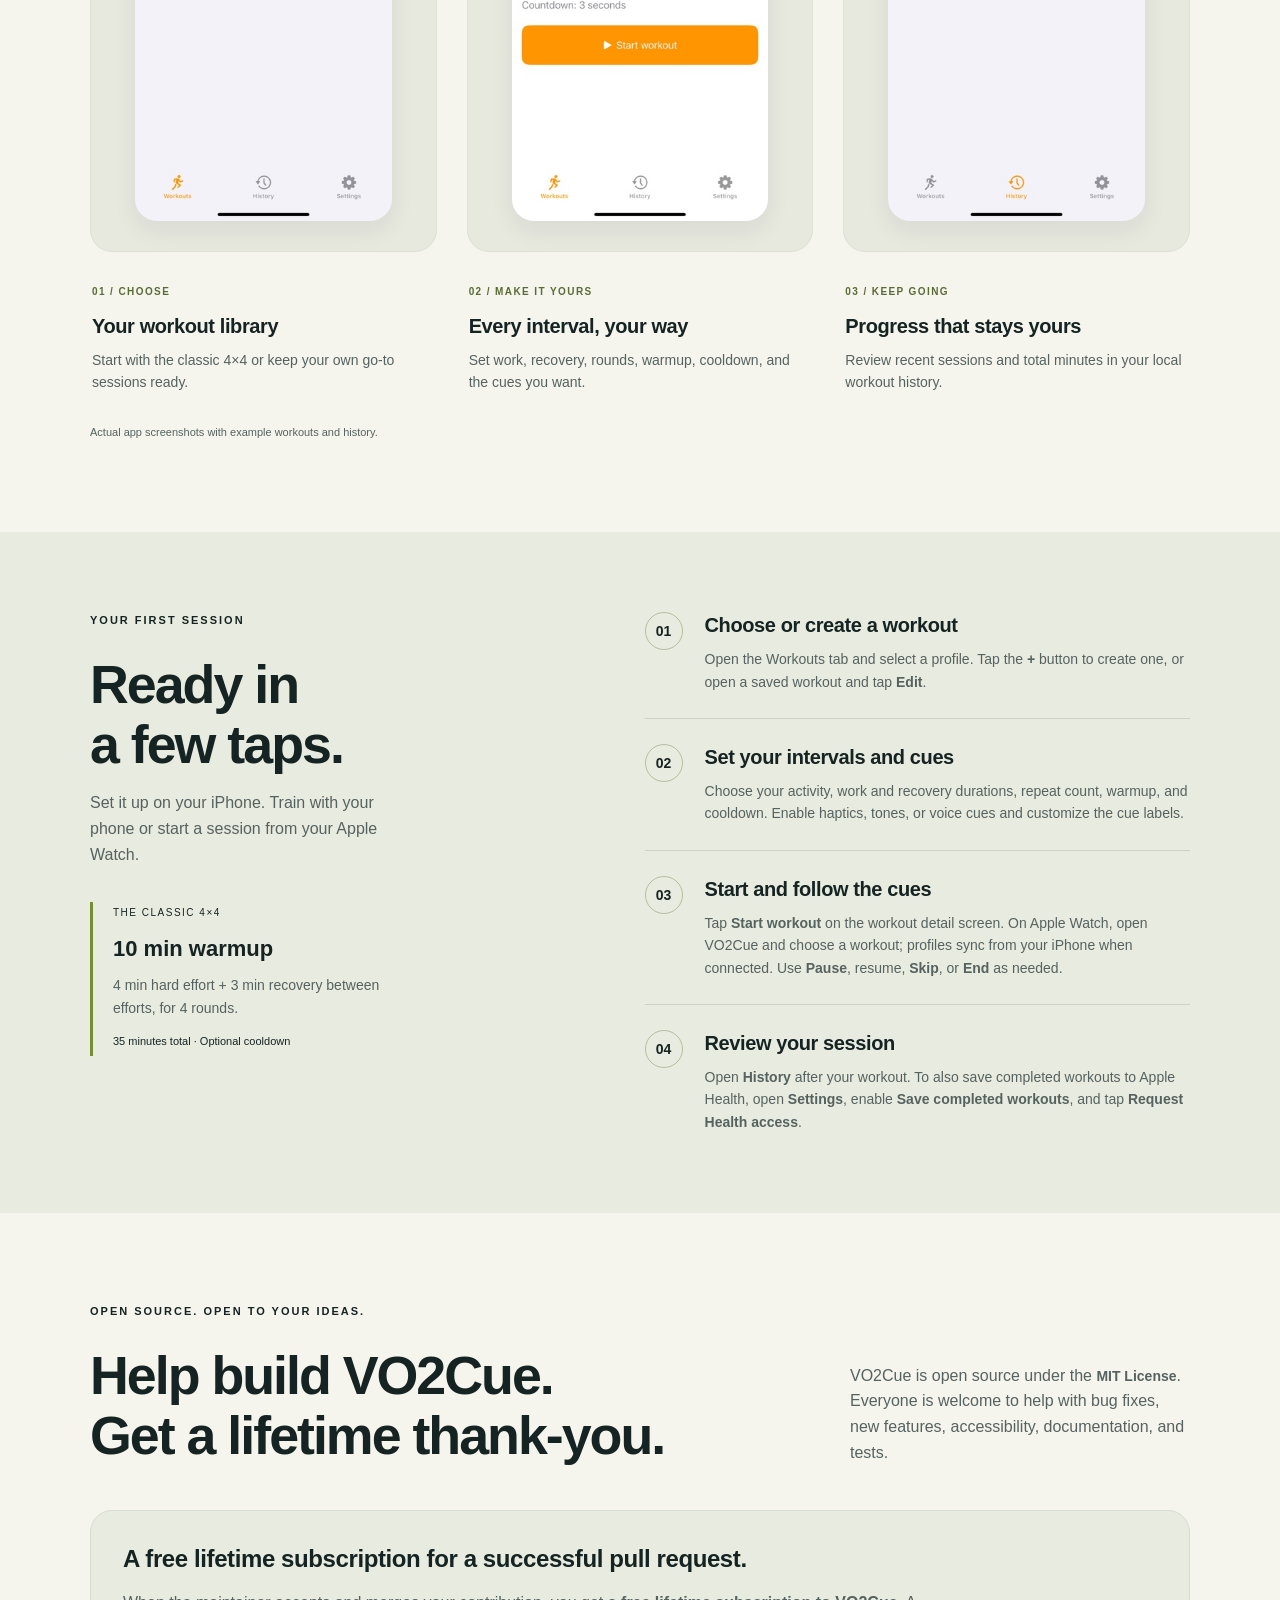
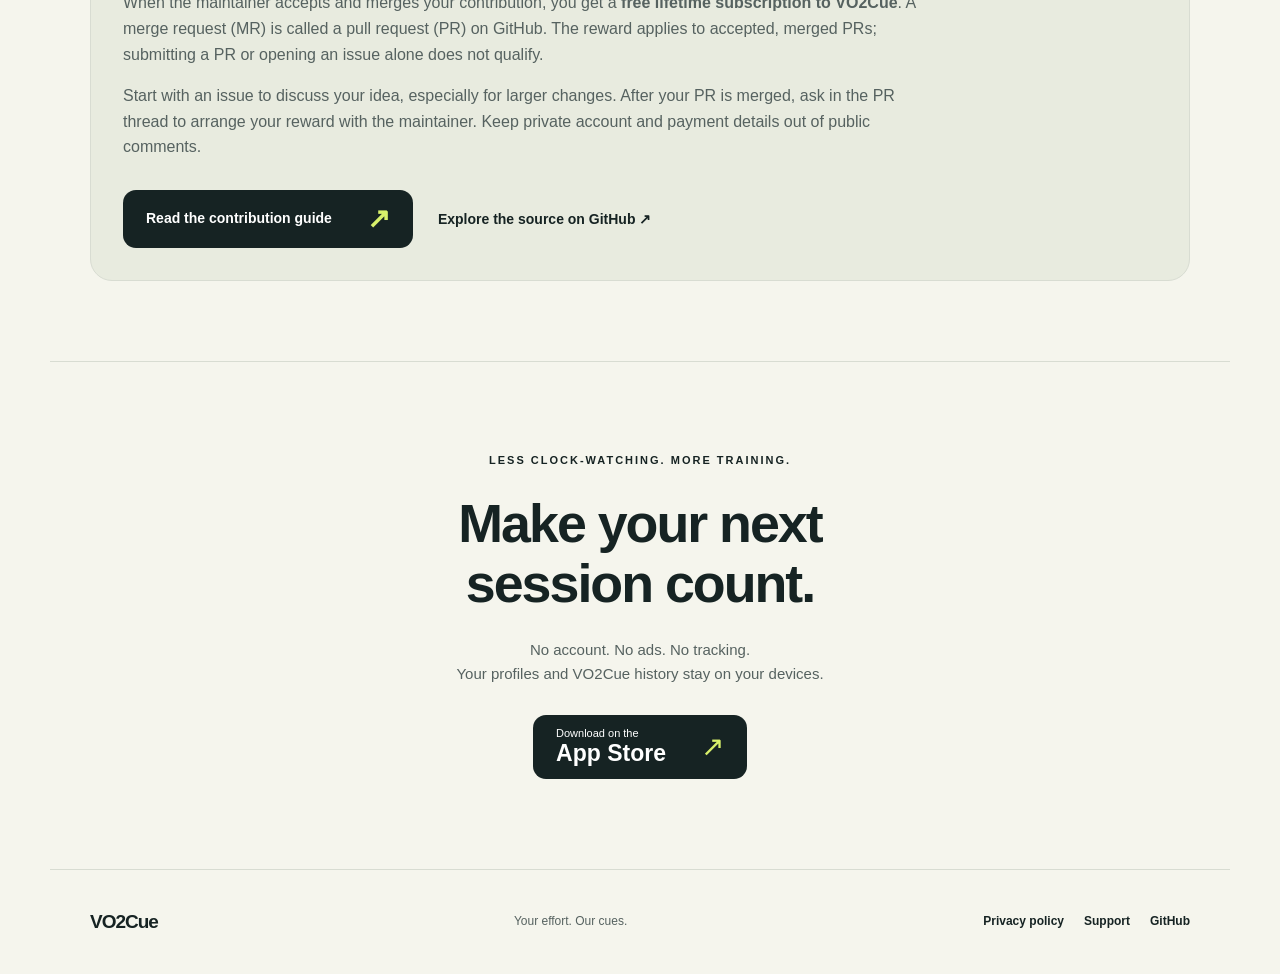
==== commit 8e2951b2: "Document MIT license and lifetime contributor rewards" ====
--- a/docs/demo/index.html
+++ b/docs/demo/index.html
@@ -3,7 +3,7 @@
 <head>
   <meta charset="utf-8">
   <meta name="viewport" content="width=device-width, initial-scale=1">
-  <meta name="description" content="Meet VO2Cue: an eyes-free interval coach for iPhone and Apple Watch. Explore real app screenshots and learn how to start your first 4×4 workout.">
+  <meta name="description" content="Meet VO2Cue: an eyes-free interval coach for iPhone and Apple Watch. Explore the open-source app, start your first 4×4 workout, and earn a free lifetime subscription with an accepted and merged pull request.">
   <meta name="theme-color" content="#101a1b">
   <meta property="og:title" content="VO2Cue · Your effort. Our cues.">
   <meta property="og:description" content="A closer look at your eyes-free 4×4 interval coach for iPhone and Apple Watch.">
@@ -18,7 +18,7 @@
 <a class="skip" href="#main">Skip to content</a>
 <header class="header wrap">
   <a class="brand" href="./" aria-label="VO2Cue demo home"><img class="app-icon" src="../assets/app-icon.png" width="44" height="44" alt=""> VO2Cue</a>
-  <nav aria-label="Main navigation"><a href="#screenshots">The app</a><a href="#how-to">How to use</a><a class="nav-download" href="https://apps.apple.com/us/app/vo2cue/id6804899072">Get VO2Cue <span aria-hidden="true">↗</span></a></nav>
+  <nav aria-label="Main navigation"><a href="#screenshots">The app</a><a href="#how-to">How to use</a><a href="#contribute">Contribute</a><a class="nav-download" href="https://apps.apple.com/us/app/vo2cue/id6804899072">Get VO2Cue <span aria-hidden="true">↗</span></a></nav>
 </header>
 <main id="main">
   <section class="hero wrap">
@@ -27,7 +27,7 @@
       <h1>Your effort.<br>Our <em>cues.</em></h1>
       <p class="intro">Get into your workout. VO2Cue keeps the intervals moving with clear timers, Apple Watch haptics, tones, and optional voice cues.</p>
       <div class="actions"><a class="button" href="https://apps.apple.com/us/app/vo2cue/id6804899072"><span>Download on the<br><strong>App Store</strong></span><span class="arrow" aria-hidden="true">↗</span></a><a class="text-link" href="#how-to">See how it works <span aria-hidden="true">↓</span></a></div>
-      <p class="small">For iPhone & Apple Watch · No account required</p>
+      <p class="small">For iPhone & Apple Watch · Open source · No account required</p>
       <div class="hero-facts"><div><strong>4 × 4</strong><span>Your classic interval session</span></div><div><strong>Your pace</strong><span>Custom workouts & cues</span></div></div>
     </div>
     <div class="hero-art">
@@ -56,6 +56,15 @@
       <li><h3>Review your session</h3><p>Open <strong>History</strong> after your workout. To also save completed workouts to Apple Health, open <strong>Settings</strong>, enable <strong>Save completed workouts</strong>, and tap <strong>Request Health access</strong>.</p></li>
     </ol>
   </div></section>
+  <section class="section wrap contribute" id="contribute" aria-labelledby="contribute-title">
+    <div class="section-heading"><div><p class="eyebrow">OPEN SOURCE. OPEN TO YOUR IDEAS.</p><h2 id="contribute-title">Help build VO2Cue.<br>Get a lifetime thank-you.</h2></div><p>VO2Cue is open source under the <a class="text-link" href="https://github.com/GreggRoll/vo2cue/blob/main/LICENSE">MIT License</a>. Everyone is welcome to help with bug fixes, new features, accessibility, documentation, and tests.</p></div>
+    <div class="contributor-reward">
+      <h3>A free lifetime subscription for a successful pull request.</h3>
+      <p>When the maintainer accepts and merges your contribution, you get a <strong>free lifetime subscription to VO2Cue</strong>. A merge request (MR) is called a pull request (PR) on GitHub. The reward applies to accepted, merged PRs; submitting a PR or opening an issue alone does not qualify.</p>
+      <p>Start with an issue to discuss your idea, especially for larger changes. After your PR is merged, ask in the PR thread to arrange your reward with the maintainer. Keep private account and payment details out of public comments.</p>
+      <div class="actions"><a class="button contribute-button" href="https://github.com/GreggRoll/vo2cue/blob/main/CONTRIBUTING.md">Read the contribution guide <span class="arrow" aria-hidden="true">↗</span></a><a class="text-link" href="https://github.com/GreggRoll/vo2cue">Explore the source on GitHub <span aria-hidden="true">↗</span></a></div>
+    </div>
+  </section>
   <section class="closing wrap"><p class="eyebrow">LESS CLOCK-WATCHING. MORE TRAINING.</p><h2>Make your next<br>session count.</h2><p>No account. No ads. No tracking.<br>Your profiles and VO2Cue history stay on your devices.</p><a class="button" href="https://apps.apple.com/us/app/vo2cue/id6804899072"><span>Download on the<br><strong>App Store</strong></span><span class="arrow" aria-hidden="true">↗</span></a></section>
 </main>
 <footer class="wrap"><a class="brand" href="./">VO2Cue</a><p>Your effort. Our cues.</p><nav aria-label="Footer"><a href="../">Privacy policy</a><a href="https://github.com/GreggRoll/vo2cue/issues">Support</a><a href="https://github.com/GreggRoll/vo2cue">GitHub</a></nav></footer>
--- a/docs/demo/demo.css
+++ b/docs/demo/demo.css
@@ -3,3 +3,5 @@
 .hero-art{overflow:hidden}.button{flex-shrink:0}.button strong,.nav-download{white-space:nowrap}@media(max-width:650px){.header nav{gap:10px}.header nav>a[href="#how-to"]{display:none}.actions{flex-wrap:wrap}.button{gap:25px}.orbit{transform:none}}
 
 .app-icon{display:block;width:44px;height:44px;flex-shrink:0;border-radius:10px}
+
+.contribute{border-bottom:1px solid var(--line)}.contributor-reward{background:#e8ebdf;border:1px solid var(--line);border-radius:22px;padding:32px}.contributor-reward h3{margin-top:0;font-size:24px}.contributor-reward p{max-width:800px;color:var(--muted)}.contribute-button{font-size:14px;font-weight:650}.contributor-reward .actions{flex-wrap:wrap;margin-bottom:0}@media(max-width:650px){.contributor-reward{padding:24px}.contributor-reward h3{font-size:21px}.contribute-button{gap:16px}}
